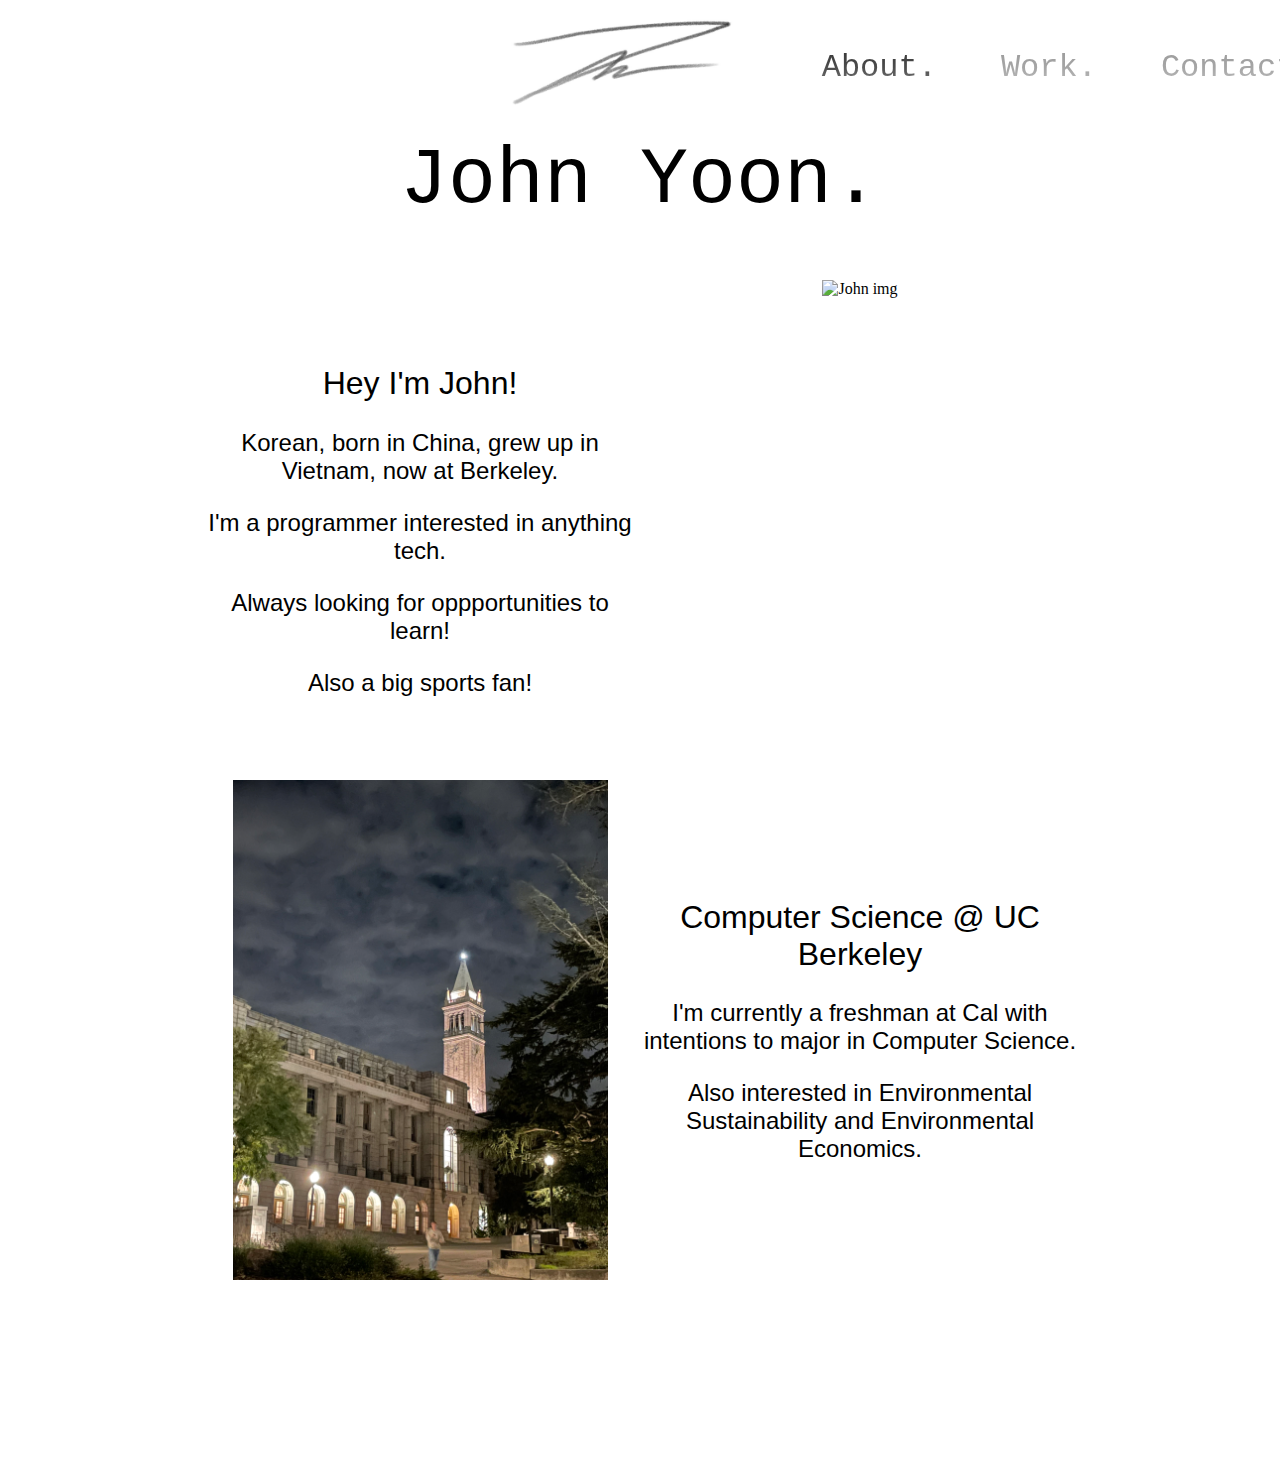
==== about.html @ a562d228 "second-commit" ====
<!DOCTYPE html>
<html lang="eng">
<head>
    <meta name="author" content="John Yoon">
    <title>About.</title>
    <link rel="stylesheet" href="./styles.css">
</head>

<body>
    <div class="top-bar"> 
        <a href="index.html">
            <img class="logo" src="img/logo.jpeg" alt="John Logo">
        </a>
        <a href="about.html" style="color:black">About.</a>
        <a href="work.html">Work.</a>
        <a href="contact.html">Contact.</a>
    </div>
    <h1 id="header">John Yoon.</h1>
    <div class="content">
        <div id="aboutlink" class="about">
            <h2>Hey I'm John!</h2>
            <h3>Korean, born in China, grew up in Vietnam, now at Berkeley.</h2>
            <h3>I'm a programmer interested in anything tech.</h3>
            <h3>Always looking for oppportunities to learn!</h3>
            <h3>Also a big sports fan!</h3>
        </div>
        <img class="right" src="img/background.jpeg" alt="John img" height="500vw">
        <img class="left" src="img/berkeley.jpeg" alt="John img" height="500vw">
        <div class="work">
            <h2>Computer Science @ UC Berkeley</h2>
            <h3>I'm currently a freshman at Cal with intentions to major in Computer Science.</h3>
            <h3>Also interested in Environmental Sustainability and Environmental Economics.</h3>
        </div>
    </div>
    
    
</body>
</html>
---- styles.css ----
.top-bar, .middle-bar{
    display: flex;
    flex-direction: row;
    align-items: center;
    justify-content: center;
    height: 15vh;
    width: 60vw;
    padding-left: 40vw;
    position: fixed;
    top: 0px;
    background-color: white;
    -webkit-mask-image: linear-gradient(to bottom, rgba(0,0,0,1), rgba(0,0,0,0.7), rgba(0,0,0,0));
}
.middle-bar{
    display: flex;
    flex-direction: row;
    align-items: center;
    justify-content: space-around;
    height: 15vh;
    padding-left: 0;
    position: unset;
    margin-left: auto;
    margin-right: auto;
}

.logo{
    height: 10vh;
}

.index-logo{
    height:150px;
    display: block;
    margin-left: auto;
    margin-right: auto;
    margin-top: 30vh;
    margin-bottom: 5vh;
}

h1, h2, h3, h4, h5, h6{
    font-family: 'Gill Sans', 'Gill Sans MT', Calibri, 'Trebuchet MS', sans-serif;
    font-weight:lighter;
    text-align: center;
}

.top-bar>*, .middle-bar>*{
    font-family: 'Courier New', Courier, monospace;
    font-size: 2em;
    color: grey;
    text-decoration: none;
    text-align: center;
    margin: 1em;
    flex: 1;
}

.top-bar>*:hover, .middle-bar>*:hover {
    color: black;
}

.content{
    display: grid;
    grid-template-columns: 1fr 1fr;
    place-content: end;
    align-items: center;
    margin: 15vw;
    margin-top: 0;
    /* background-color: aliceblue; */
}

#header{
    margin-top:15vh;
}

#midder{
    margin-top: 30vh;
}

.content>.right{
    justify-self: center;
}

.content>.left{
    justify-self: center;
}

h1{
    font-family:'Courier New', Courier, monospace;
    font-weight:lighter;
    font-size: 5em;
}

h2{
    font-size: 2em;
    font-weight: normal;
}

h3{
    font-size: 1.5em;
}

h4{
    font-family:'Courier New', Courier, monospace;
    font-size: 3em;
}

h5{
    font-family:'Courier New', Courier, monospace;
    font-size: 1.5em;
}

h6{
    font-family:'Courier New', Courier, monospace;  
    font-size: 1.5em;
    color:grey;
}

.contact{
    display:flex;
    flex-direction:row;
    align-items: center;
    justify-content: center;

}

.contact>*{
    flex:1;
    margin-left: auto;
}

.socials{
    height: 8vh;
    filter:opacity(50%);
}

.socials:hover{
    filter:opacity(100%);
}
button {
    border: none;
    padding: 15px 32px;
    text-align: center;
    display: inline-block;
    max-width: 20vh;
}
button:hover{
    border: 1px solid black;
}
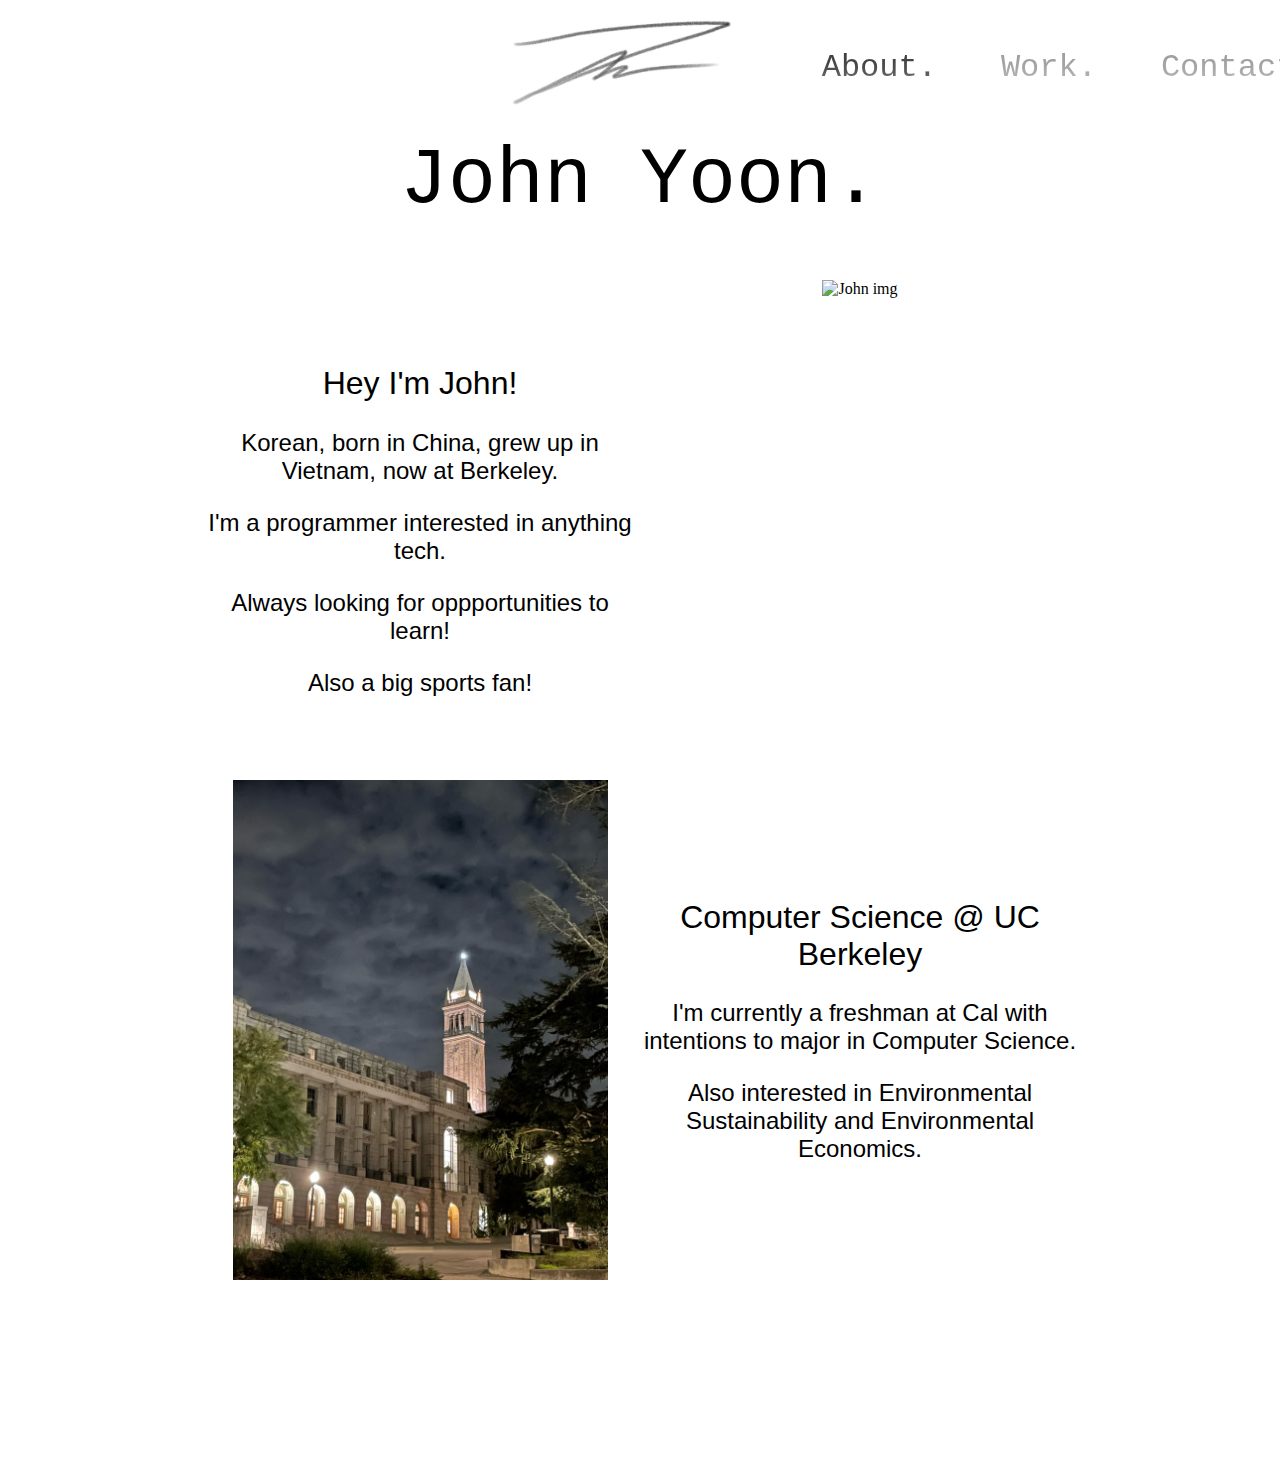
==== commit 85d2f435: "third-commit" ====
--- a/about.html
+++ b/about.html
@@ -25,7 +25,7 @@
             <h3>Also a big sports fan!</h3>
         </div>
         <img class="right" src="img/background.jpeg" alt="John img" height="500vw">
-        <img class="left" src="img/berkeley.jpeg" alt="John img" height="500vw">
+        <img class="left" src="img/berkeley.jpg" alt="Berkeley img" height="500vw">
         <div class="work">
             <h2>Computer Science @ UC Berkeley</h2>
             <h3>I'm currently a freshman at Cal with intentions to major in Computer Science.</h3>
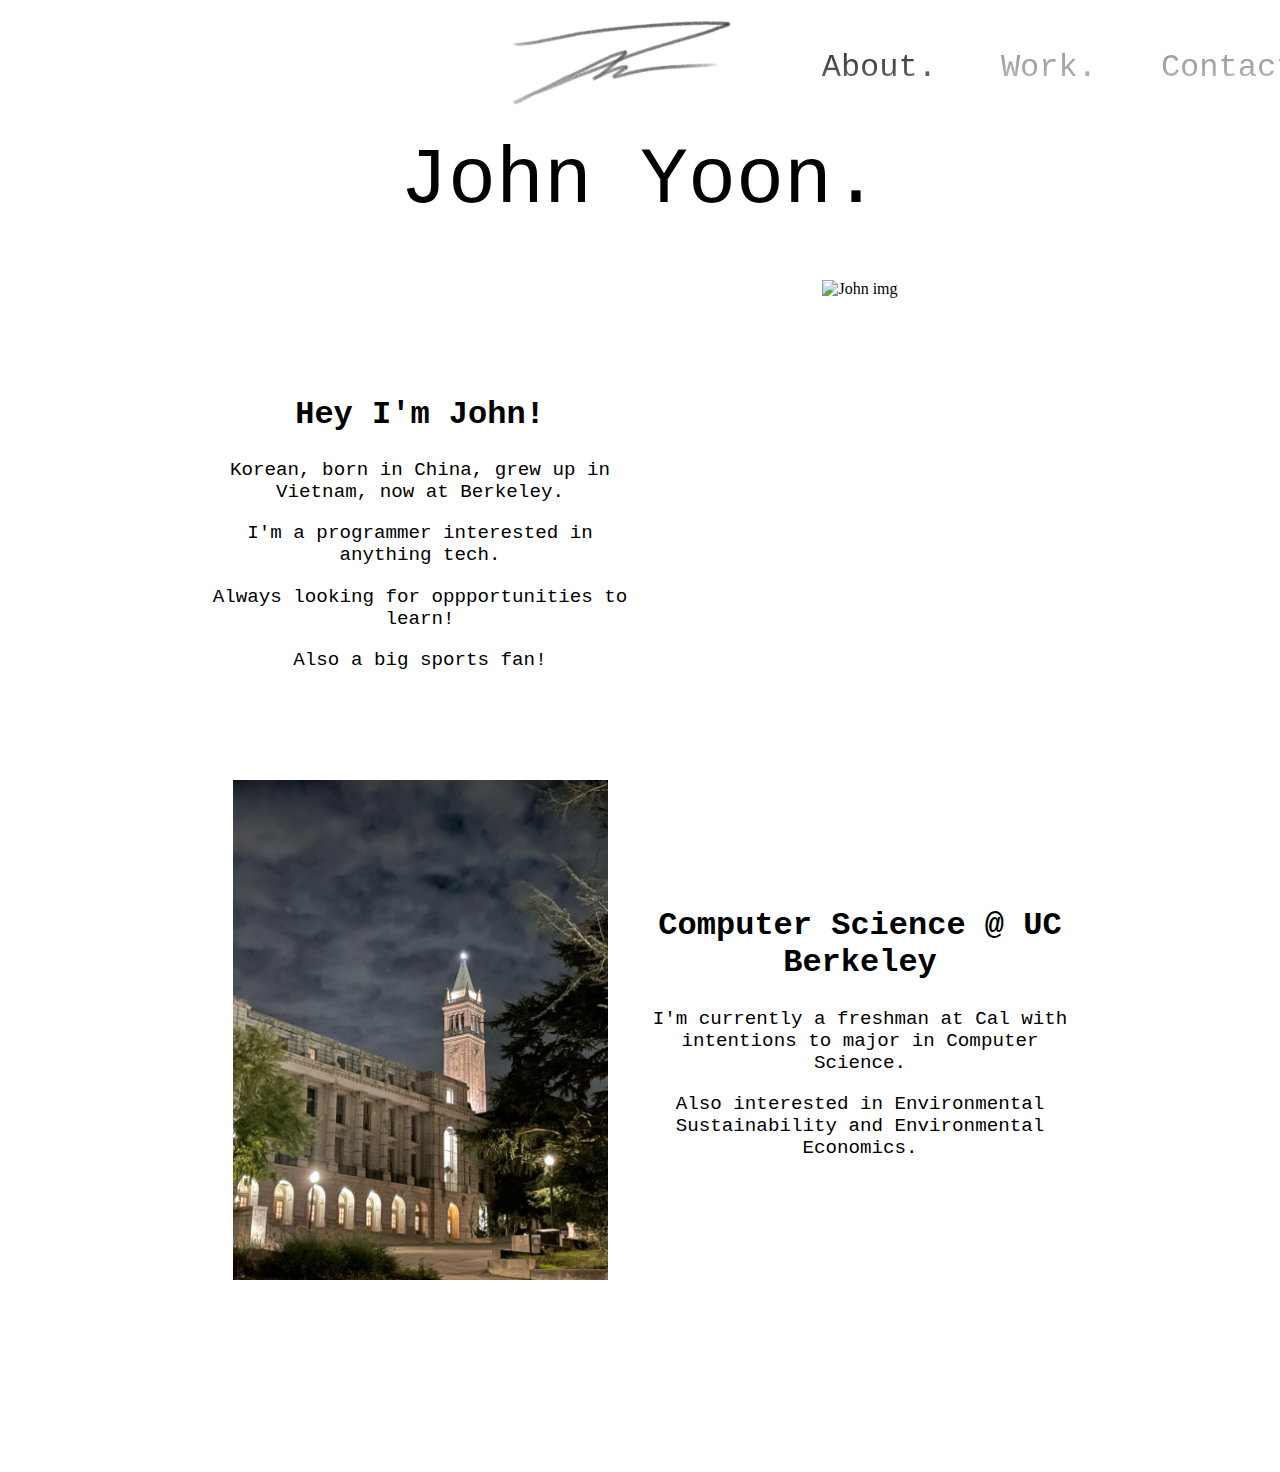
==== commit 1a12c7fe: "sixth-commit" ====
--- a/about.html
+++ b/about.html
@@ -4,6 +4,7 @@
     <meta name="author" content="John Yoon">
     <title>About.</title>
     <link rel="stylesheet" href="./styles.css">
+    <link rel="icon" type="icon" href="img/favicon.ico">
 </head>
 
 <body>
--- a/styles.css
+++ b/styles.css
@@ -37,7 +37,7 @@
 }
 
 h1, h2, h3, h4, h5, h6{
-    font-family: 'Gill Sans', 'Gill Sans MT', Calibri, 'Trebuchet MS', sans-serif;
+    font-family: 'Courier New', Courier, monospace;
     font-weight:lighter;
     text-align: center;
 }
@@ -90,11 +90,11 @@
 
 h2{
     font-size: 2em;
-    font-weight: normal;
+    font-weight: bold;
 }
 
 h3{
-    font-size: 1.5em;
+    font-size: 1.2em;
 }
 
 h4{
@@ -143,4 +143,59 @@
 }
 button:hover{
     border: 1px solid black;
-}+}
+
+/*  */
+  form {
+    display: block;
+    margin-bottom: 20px;
+    text-align: center;
+  }
+  
+  form input {
+    padding: 8px;
+    font-size: 16px;
+    border: 1px solid lightgrey;
+    font-family:'Courier New', Courier, monospace;
+    font-size: 1.5em;
+  }
+  
+  form button {
+    padding: 8px;
+    font-family:'Courier New', Courier, monospace;
+    font-size: 1.5em;
+    background-color: grey;
+    color: white;
+    border: none;
+    cursor: pointer;
+  }
+  
+  form button:hover {
+    background-color: black;
+  }
+
+  ul {
+    list-style-type: none;
+    padding: 0;
+    font-family:'Courier New', Courier, monospace;
+    font-size: 1.5em;
+    text-align: center;
+  }
+  
+  li {
+    font-family:'Courier New', Courier, monospace;
+    font-size: 1.5em;
+    margin-bottom: 10px;
+  }
+  
+  li label {
+    display: inline-block;
+    vertical-align: middle;
+    font-size: 1em;
+    margin-left: 10px;
+  }
+
+  li label:hover {
+    text-decoration: line-through;
+    opacity: 30%;
+  }
